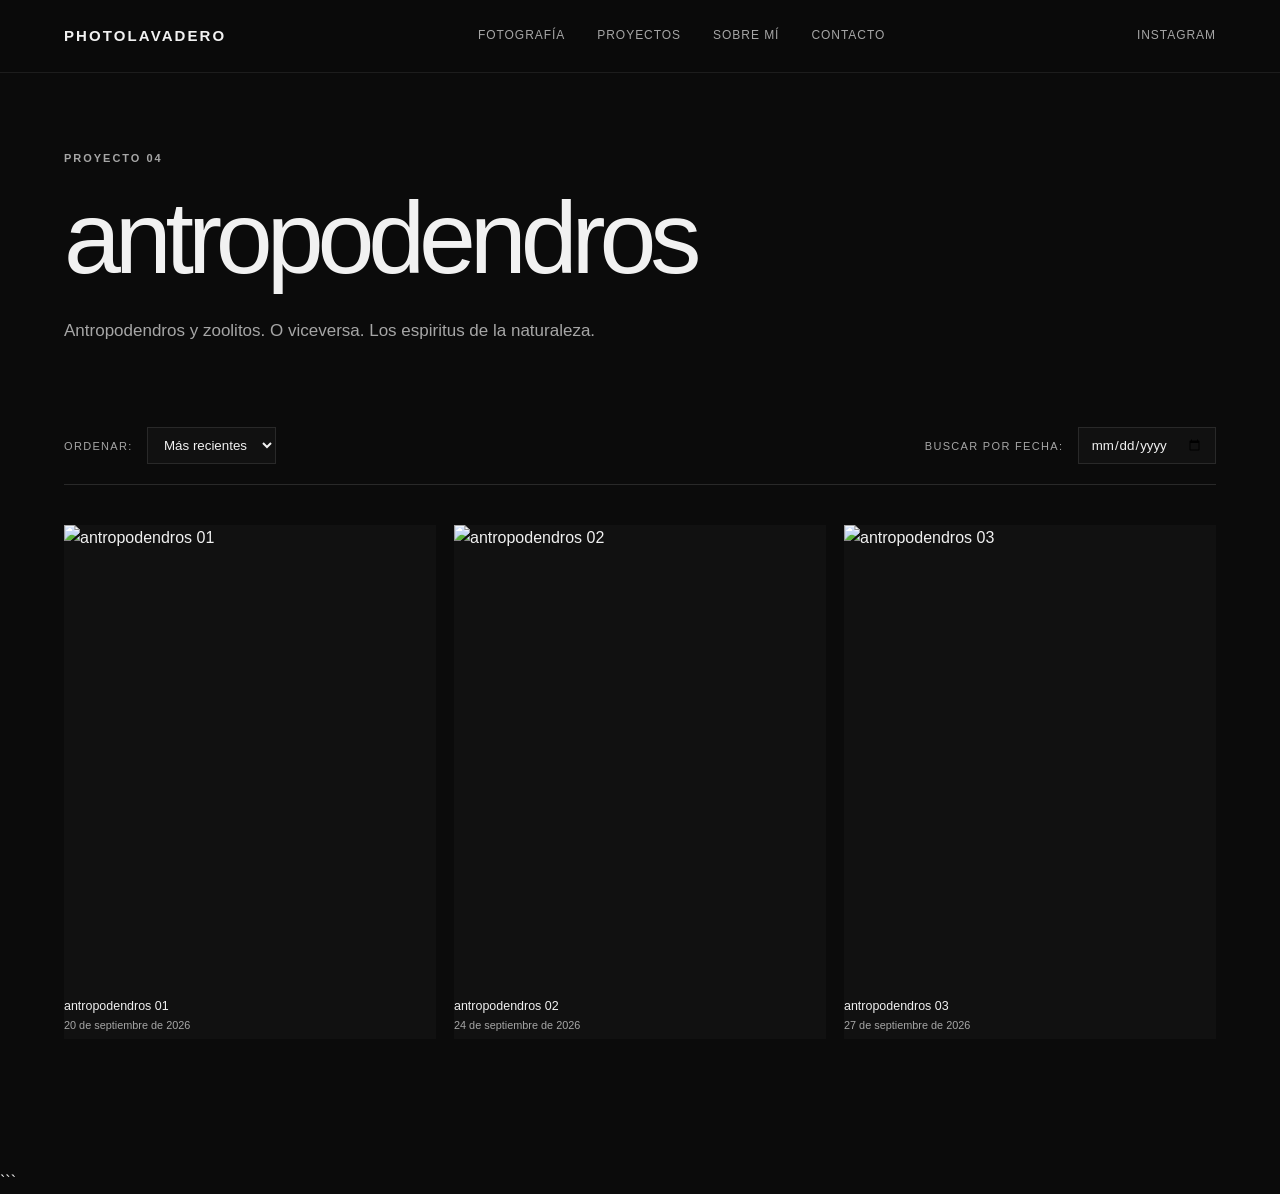
==== proyectos/antropodendros.html @ 42f43382 "Add files via upload" ====
<!DOCTYPE html>
<html lang="es">

<head>

  <meta charset="UTF-8">

  <meta
    name="viewport"
    content="width=device-width, initial-scale=1.0"
  >

  <title>antropodendros — PHOTOLAVADERO</title>

  <meta
    name="description"
    content="Proyecto antropodendros — Portfolio fotográfico de PHOTOLAVADERO."
  >

  <link
    rel="stylesheet"
    href="../style.css"
  >

</head>


<body>


  <!-- =====================================================
       CABECERA
  ====================================================== -->

  <header class="site-header">

    <a
      class="logo"
      href="../index.html"
    >
      PHOTOLAVADERO
    </a>


    <nav class="main-nav">

      <a href="../index.html#fotografia">
        Fotografía
      </a>

      <a href="../index.html#proyectos">
        Proyectos
      </a>

      <a href="../index.html#sobre-mi">
        Sobre mí
      </a>

      <a href="../index.html#contacto">
        Contacto
      </a>

    </nav>


    <div class="social">

      <a
        href="https://www.instagram.com/TU_USUARIO/"
        target="_blank"
        rel="noopener"
        aria-label="Instagram"
      >
        Instagram
      </a>

    </div>

  </header>



  <!-- =====================================================
       CONTENIDO DEL PROYECTO
  ====================================================== -->

  <main>

    <section class="section project-page">


      <!-- CABECERA DEL PROYECTO -->

      <div class="project-header">

        <p class="eyebrow">
          PROYECTO 04
        </p>

        <h1>
          antropodendros
        </h1>

        <p class="project-description">
         Antropodendros y zoolitos. O viceversa. Los espiritus de la naturaleza.
        </p>

      </div>



      <!-- =================================================
           CONTROLES
      ================================================== -->

      <div class="project-controls">


        <!-- ORDEN -->

        <div>

          <label for="orden">
            Ordenar:
          </label>

          <select id="orden">

            <option value="recientes">
              Más recientes
            </option>

            <option value="antiguas">
              Más antiguas
            </option>

          </select>

        </div>


        <!-- BÚSQUEDA POR FECHA -->

        <div>

          <label for="fecha">
            Buscar por fecha:
          </label>

          <input
            type="date"
            id="fecha"
          >

        </div>


      </div>



      <!-- =================================================
           GALERÍA
      ================================================== -->

      <div
        id="project-gallery"
        class="project-gallery"
      >

        <!--
          Las fotografías se generan automáticamente
          a partir de data/antropodendros.json
        -->

      </div>


    </section>

  </main>



  <!-- =====================================================
       VISOR A PANTALLA COMPLETA
  ====================================================== -->

  <div
    id="lightbox"
    class="lightbox"
    aria-hidden="true"
  >


    <!-- CERRAR -->

    <button
      id="lightbox-close"
      class="lightbox-close"
      type="button"
      aria-label="Cerrar fotografía"
    >
      ×
    </button>


    <!-- ANTERIOR -->

    <button
      id="lightbox-prev"
      class="lightbox-prev"
      type="button"
      aria-label="Fotografía anterior"
    >
      ←
    </button>


    <!-- IMAGEN -->

    <img
      id="lightbox-image"
      class="lightbox-image"
      src=""
      alt=""
    >


    <!-- SIGUIENTE -->

    <button
      id="lightbox-next"
      class="lightbox-next"
      type="button"
      aria-label="Fotografía siguiente"
    >
      →
    </button>


    <!-- INFORMACIÓN -->

    <div class="lightbox-caption">

      <div
        id="lightbox-title"
        class="lightbox-title"
      ></div>

      <div
        id="lightbox-date"
        class="lightbox-date"
      ></div>

    <div
      id="lightbox-tags"
      class="lightbox-tags"
    ></div>

    </div>


  </div>



  <!-- =====================================================
       JAVASCRIPT
  ====================================================== -->

  <script>

    /*
     * =====================================================
     * CONFIGURACIÓN
     * =====================================================
     */

    const DATA_URL = "../data/antropodendros.json";

    const IMAGE_FOLDER = "../images/antropodendros/";



    /*
     * =====================================================
     * ELEMENTOS
     * =====================================================
     */

    const gallery =
      document.getElementById("project-gallery");

    const orden =
      document.getElementById("orden");

    const fecha =
      document.getElementById("fecha");

    const lightbox =
      document.getElementById("lightbox");

    const lightboxImage =
      document.getElementById("lightbox-image");

    const lightboxTitle =
      document.getElementById("lightbox-title");

    const lightboxDate =
      document.getElementById("lightbox-date");

    const lightboxTags =
      document.getElementById("lightbox-tags");

    const lightboxClose =
      document.getElementById("lightbox-close");

    const lightboxPrev =
      document.getElementById("lightbox-prev");

    const lightboxNext =
      document.getElementById("lightbox-next");



    /*
     * =====================================================
     * DATOS
     * =====================================================
     */

    let photographs = [];

    let visiblePhotographs = [];

    let currentIndex = 0;



    /*
     * =====================================================
     * CARGAR JSON
     * =====================================================
     */

    async function loadPhotographs() {

      try {

        const response =
          await fetch(DATA_URL);

        if (!response.ok) {

          throw new Error(
            "No se pudo cargar antropodendros.json"
          );

        }

        photographs =
          await response.json();

        visiblePhotographs =
          [...photographs];

        renderGallery();

      }

      catch (error) {

        console.error(error);

        gallery.innerHTML = `
          <p>
            No se han podido cargar las fotografías.
          </p>
        `;

      }

    }



    /*
     * =====================================================
     * ORDENAR Y FILTRAR
     * =====================================================
     */

    function updateGallery() {

      let result =
        [...photographs];


      /*
       * FILTRO POR FECHA
       */

      if (fecha.value) {

        result =
          result.filter(
            photo =>
              photo.fecha_publicacion === fecha.value
          );

      }


      /*
       * ORDEN
       */

      if (orden.value === "recientes") {

        result.sort(
          (a, b) =>
            new Date(b.fecha_publicacion) -
            new Date(a.fecha_publicacion)
        );

      }


      if (orden.value === "antiguas") {

        result.sort(
          (a, b) =>
            new Date(a.fecha_publicacion) -
            new Date(b.fecha_publicacion)
        );

      }


      visiblePhotographs =
        result;

      renderGallery();

    }



    /*
     * =====================================================
     * CREAR GALERÍA
     * =====================================================
     */

    function renderGallery() {

      gallery.innerHTML = "";


      if (visiblePhotographs.length === 0) {

        gallery.innerHTML = `
          <p>
            No hay fotografías para la fecha seleccionada.
          </p>
        `;

        return;

      }


      visiblePhotographs.forEach(
        (photo, index) => {


          const figure =
            document.createElement("figure");


          figure.innerHTML = `

            <img
              src="${IMAGE_FOLDER}${photo.archivo}"
              alt="${photo.titulo}"
              loading="lazy"
            >

            <div class="photo-info">

              <div class="photo-title">
                ${photo.titulo}
              </div>

              <div class="photo-date">
                ${formatDate(photo.fecha_publicacion)}
              </div>

	  <div class="photo-tags">
	      ${(photo.hashtags || [])
	        .map(tag => `#${tag}`)
	        .join(" ")}
	    </div>

            </div>

          `;


          figure.addEventListener(
            "click",
            () => openLightbox(index)
          );


          gallery.appendChild(figure);

        }
      );

    }



    /*
     * =====================================================
     * FORMATEAR FECHA
     * =====================================================
     */

    function formatDate(dateString) {

      const date =
        new Date(
          dateString + "T00:00:00"
        );


      return date.toLocaleDateString(
        "es-ES",
        {
          day: "numeric",
          month: "long",
          year: "numeric"
        }
      );

    }



    /*
     * =====================================================
     * ABRIR VISOR
     * =====================================================
     */

    function openLightbox(index) {

      if (
        !visiblePhotographs.length
      ) {
        return;
      }


      currentIndex =
        index;


      updateLightbox();


      lightbox.classList.add(
        "is-open"
      );


      lightbox.setAttribute(
        "aria-hidden",
        "false"
      );


      document.body.style.overflow =
        "hidden";

    }



    /*
     * =====================================================
     * ACTUALIZAR VISOR
     * =====================================================
     */

    function updateLightbox() {

      const photo =
        visiblePhotographs[
          currentIndex
        ];


      if (!photo) {
        return;
      }


      lightboxImage.src =
        IMAGE_FOLDER +
        photo.archivo;


      lightboxImage.alt =
        photo.titulo;


      lightboxTitle.textContent =
        photo.titulo;


      lightboxDate.textContent =
        formatDate(
          photo.fecha_publicacion
        );


     lightboxTags.textContent =
       (photo.hashtags || [])
         .map(tag => `#${tag}`)
         .join(" ");

    }



    /*
     * =====================================================
     * CERRAR VISOR
     * =====================================================
     */

    function closeLightbox() {

      lightbox.classList.remove(
        "is-open"
      );


      lightbox.setAttribute(
        "aria-hidden",
        "true"
      );


      document.body.style.overflow =
        "";

    }



    /*
     * =====================================================
     * FOTO ANTERIOR
     * =====================================================
     */

    function previousPhoto() {

      if (
        !visiblePhotographs.length
      ) {
        return;
      }


      currentIndex--;

      if (
        currentIndex < 0
      ) {

        currentIndex =
          visiblePhotographs.length - 1;

      }


      updateLightbox();

    }



    /*
     * =====================================================
     * FOTO SIGUIENTE
     * =====================================================
     */

    function nextPhoto() {

      if (
        !visiblePhotographs.length
      ) {
        return;
      }


      currentIndex++;

      if (
        currentIndex >=
        visiblePhotographs.length
      ) {

        currentIndex = 0;

      }


      updateLightbox();

    }



    /*
     * =====================================================
     * EVENTOS
     * =====================================================
     */

    orden.addEventListener(
      "change",
      updateGallery
    );


    fecha.addEventListener(
      "change",
      updateGallery
    );


    lightboxClose.addEventListener(
      "click",
      closeLightbox
    );


    lightboxPrev.addEventListener(
      "click",
      previousPhoto
    );


    lightboxNext.addEventListener(
      "click",
      nextPhoto
    );



    /*
     * CERRAR AL PULSAR FUERA DE LA IMAGEN
     */

    lightbox.addEventListener(
      "click",
      function(event) {

        if (
          event.target === lightbox
        ) {

          closeLightbox();

        }

      }
    );



    /*
     * =====================================================
     * TECLADO
     * =====================================================
     */

    document.addEventListener(
      "keydown",
      function(event) {

        if (
          !lightbox.classList.contains(
            "is-open"
          )
        ) {

          return;

        }


        if (
          event.key === "Escape"
        ) {

          closeLightbox();

        }


        if (
          event.key === "ArrowLeft"
        ) {

          previousPhoto();

        }


        if (
          event.key === "ArrowRight"
        ) {

          nextPhoto();

        }

      }
    );



    /*
     * =====================================================
     * PROTECCIÓN BÁSICA DE IMÁGENES
     * =====================================================
     */

    document.addEventListener(
      "contextmenu",
      function(event) {

        event.preventDefault();

      }
    );


    document.addEventListener(
      "dragstart",
      function(event) {

        if (
          event.target.tagName === "IMG"
        ) {

          event.preventDefault();

        }

      }
    );



    /*
     * =====================================================
     * INICIAR
     * =====================================================
     */

    loadPhotographs();

  </script>


</body>

</html>
```
---- style.css ----
/* =========================================================
   VARIABLES
========================================================= */

:root {
  --bg: #0b0b0b;
  --bg-soft: #111111;
  --text: #f1f1f1;
  --text-soft: #a6a6a6;
  --line: #292929;
  --accent: #ffffff;

  --max: 1400px;
  --side: 5vw;

  --font-main: Arial, Helvetica, sans-serif;
}


/* =========================================================
   RESET
========================================================= */

* {
  box-sizing: border-box;
  margin: 0;
  padding: 0;
}

html {
  scroll-behavior: smooth;
}

body {
  background: var(--bg);
  color: var(--text);
  font-family: var(--font-main);
  font-size: 16px;
  line-height: 1.6;
}

img {
  display: block;
  max-width: 100%;
}

a {
  color: inherit;
  text-decoration: none;
}


/* =========================================================
   CABECERA
========================================================= */

.site-header {
  position: fixed;
  top: 0;
  left: 0;
  z-index: 1000;

  width: 100%;

  display: flex;
  align-items: center;
  justify-content: space-between;

  padding: 24px var(--side);

  background: rgba(11, 11, 11, 0.92);
  border-bottom: 1px solid rgba(255, 255, 255, 0.08);

  backdrop-filter: blur(12px);
}

.logo {
  font-size: 15px;
  font-weight: 700;
  letter-spacing: 0.14em;
  text-transform: uppercase;
}

.main-nav {
  display: flex;
  gap: 32px;
}

.main-nav a,
.social a {
  color: var(--text-soft);
  font-size: 12px;
  letter-spacing: 0.08em;
  text-transform: uppercase;

  transition:
    color 0.25s ease;
}

.main-nav a:hover,
.social a:hover {
  color: var(--text);
}

.social {
  display: flex;
  gap: 20px;
}


/* =========================================================
   ESTRUCTURA GENERAL
========================================================= */

main {
  overflow: hidden;
}

.section {
  width: min(var(--max), calc(100% - (var(--side) * 2)));
  margin: 0 auto;
  padding: 130px 0;
}

.section-heading {
  margin-bottom: 55px;
}

.eyebrow {
  margin-bottom: 16px;

  color: var(--text-soft);

  font-size: 11px;
  font-weight: 600;
  letter-spacing: 0.18em;
  text-transform: uppercase;
}

h1,
h2,
h3 {
  font-weight: 500;
  line-height: 1.05;
}

h2 {
  font-size: clamp(42px, 6vw, 82px);
  letter-spacing: -0.04em;
}


/* =========================================================
   HERO
========================================================= */

.hero {
  min-height: 100vh;

  display: grid;
  grid-template-columns: 1fr 1fr;
  align-items: center;

  padding: 150px var(--side) 80px;
  gap: 70px;
}

.hero-content {
  max-width: 650px;
}

.hero h1 {
  margin-bottom: 35px;

  font-size: clamp(60px, 8vw, 125px);
  letter-spacing: -0.065em;
}

.hero-text {
  max-width: 520px;

  color: var(--text-soft);
  font-size: 17px;
  line-height: 1.8;
}

.hero-image {
  height: 75vh;
  min-height: 500px;
}

.hero-image img {
  width: 100%;
  height: 100%;

  object-fit: cover;
}


/* =========================================================
   GALERÍA PRINCIPAL
========================================================= */

/* El siguiente se modifica para implementar nuevo grid */

.photo-grid {
  display: grid;

  grid-template-columns: repeat(5, 1fr);

  gap: 1rem;
}


.photo-grid figure {
  margin: 0;
  min-width: 0;
}


.photo-grid img {
  display: block;

  width: 100%;
  aspect-ratio: 4 / 3;

  object-fit: cover;

  cursor: pointer;
}

/* =========================================================
   PROYECTOS
========================================================= */

.project-grid {
  max-width: var(--max);
  margin: 0 auto;

  display: grid;
  grid-template-columns: repeat(2, 1fr);
  gap: 30px;
}

.project-link {
  display: block;
}

.project-grid article {
  background: var(--bg-soft);
  overflow: hidden;

  transition:
    transform 0.35s ease,
    background 0.35s ease;
}

.project-grid article:hover {
  transform: translateY(-6px);
  background: #151515;
}

.project-grid article img {
  width: 100%;
  aspect-ratio: 16 / 10;

  object-fit: cover;

  transition:
    transform 0.6s ease,
    opacity 0.6s ease;
}

.project-grid article:hover img {
  transform: scale(1.035);
  opacity: 0.82;
}

.project-grid article > div {
  padding: 25px 28px 30px;
}

.project-grid article span {
  display: block;

  margin-bottom: 12px;

  color: var(--text-soft);

  font-size: 11px;
  letter-spacing: 0.15em;
}

.project-grid article h3 {
  margin-bottom: 12px;

  font-size: 30px;
  letter-spacing: -0.025em;
}

.project-grid article p {
  max-width: 480px;

  color: var(--text-soft);

  font-size: 14px;
  line-height: 1.7;
}


/* =========================================================
   SOBRE MÍ
========================================================= */

.about {
  display: grid;
  grid-template-columns: 1fr 1fr;
  gap: 80px;
  align-items: start;
}

.about > div:last-child {
  padding-top: 70px;
}

.about p {
  max-width: 600px;

  color: var(--text-soft);

  font-size: 18px;
  line-height: 1.9;
}

.about p + p {
  margin-top: 25px;
}

.about-portrait {
  width: 100%;
  max-width: 500px;

  margin-top: 35px;

  aspect-ratio: 3 / 4;
  object-fit: cover;
}


/* =========================================================
   CONTACTO
========================================================= */

.contact {
  border-top: 1px solid var(--line);
}

.contact-content {
  display: flex;
  justify-content: space-between;
  align-items: flex-end;

  gap: 40px;
}

.contact-content p {
  color: var(--text-soft);
}

.contact-content a {
  font-size: clamp(24px, 4vw, 50px);
  letter-spacing: -0.035em;

  border-bottom: 1px solid var(--text);

  transition:
    opacity 0.25s ease;
}

.contact-content a:hover {
  opacity: 0.55;
}


/* =========================================================
   PIE
========================================================= */

.site-footer {
  width: min(var(--max), calc(100% - (var(--side) * 2)));
  margin: 0 auto;

  padding: 35px 0 45px;

  display: flex;
  justify-content: space-between;
  align-items: center;

  border-top: 1px solid var(--line);

  color: var(--text-soft);

  font-size: 11px;
  letter-spacing: 0.08em;
  text-transform: uppercase;
}

.site-footer div {
  display: flex;
  gap: 25px;
}

.site-footer a:hover {
  color: var(--text);
}


/* =========================================================
   PÁGINAS DE PROYECTO
   Preparación para retrato.html, paisaje.html, etc.
========================================================= */

.project-page {
  padding-top: 150px;
}

.project-header {
  max-width: 850px;
  margin-bottom: 80px;
}

.project-header h1 {
  margin-bottom: 25px;

  font-size: clamp(55px, 8vw, 110px);
  letter-spacing: -0.06em;
}

.project-description {
  max-width: 650px;

  color: var(--text-soft);
  font-size: 17px;
  line-height: 1.8;
}


/* =========================================================
   CONTROLES DE PROYECTO
   Preparados para el sistema JSON
========================================================= */

.project-controls {
  display: flex;
  justify-content: space-between;
  align-items: center;

  gap: 25px;

  margin-bottom: 40px;

  padding-bottom: 20px;

  border-bottom: 1px solid var(--line);
}

.project-controls label {
  color: var(--text-soft);

  font-size: 11px;
  letter-spacing: 0.12em;
  text-transform: uppercase;
}

.project-controls select,
.project-controls input {
  margin-left: 10px;

  padding: 9px 12px;

  background: var(--bg-soft);
  color: var(--text);

  border: 1px solid var(--line);

  font-family: inherit;
}


/* =========================================================
   GALERÍA DE PROYECTO
========================================================= */

.project-gallery {
  display: grid;
  grid-template-columns: repeat(3, 1fr);
  gap: 18px;
}

.project-gallery figure {
  position: relative;

  overflow: hidden;

  background: var(--bg-soft);

  cursor: pointer;
}

.project-gallery img {
  width: 100%;
  aspect-ratio: 4 / 5;

  object-fit: cover;

  transition:
    transform 0.6s ease,
    opacity 0.4s ease;
}

.project-gallery figure:hover img {
  transform: scale(1.035);
  opacity: 0.82;
}

/* El siguiente parrafo modifica el tamaño de info bajo el grid */

.photo-info {
  padding-top: 0.5rem;
}

.photo-title {
  display: block;
  font-size: 0.78rem;
  line-height: 1.3;
}

.photo-date {
  display: block;
  margin-top: 0.2rem;
  font-size: 0.68rem;
  color: var(--text-soft);
}

.photo-project {
  display: block;
  margin-top: 0.2rem;
  font-size: 0.68rem;
  color: var(--text-soft);
}

.photo-tags {
  margin-top: 0.25rem;
  font-size: 0.68rem;
  line-height: 1.4;
  color: var(--text-soft);
}

/* El siguiente parrafo implementa el buscador desplegable */

.portfolio-search {
  display: grid;
  grid-template-columns: 2fr 1fr 1fr;
  gap: 1rem;
  margin-bottom: 2rem;
  max-width: 1000px;
}


.search-field {
  display: flex;
  flex-direction: column;
  gap: 0.5rem;
}


.search-field label {
  font-size: 0.75rem;
  text-transform: uppercase;
  letter-spacing: 0.08em;
  color: var(--text-soft);
}


.search-field input,
.search-field select {
  width: 100%;
  box-sizing: border-box;
  padding: 0.9rem 1rem;

  border: 1px solid var(--line);

  background: var(--bg-soft);
  color: var(--text);

  font-family: inherit;
  font-size: 0.9rem;
}


.search-field input:focus,
.search-field select:focus {
  outline: none;
  border-color: var(--text);
}


.search-results {
  margin-bottom: 1.5rem;

  color: var(--text-soft);

  font-size: 0.8rem;
}



/* =========================================================
   RESPONSIVE — TABLET
========================================================= */

@media (max-width: 1000px) {

  .main-nav {
    gap: 18px;
  }

  .hero {
    grid-template-columns: 1fr;
    gap: 50px;
  }

  .hero-image {
    height: 65vh;
  }

  .photo-grid {
    grid-template-columns: repeat(3, 1fr);
  }

  .project-grid {
    grid-template-columns: 1fr;
  }

  .about {
    grid-template-columns: 1fr;
    gap: 50px;
  }

  .about > div:last-child {
    padding-top: 0;
  }

  .project-gallery {
    grid-template-columns: repeat(2, 1fr);
  }
  
}

/* =========================================================
   RESPONSIVE — MÓVIL
========================================================= */

@media (max-width: 700px) {

  :root {
    --side: 6vw;
  }

  .site-header {
    padding: 20px var(--side);
  }

  .main-nav {
    display: none;
  }

  .social {
    gap: 12px;
  }

  .section {
    padding: 90px 0;
  }

  .hero {
    min-height: auto;

    padding-top: 130px;
    padding-bottom: 60px;
  }

  .hero h1 {
    font-size: clamp(52px, 15vw, 85px);
  }

  .hero-image {
    min-height: 400px;
    height: 60vh;
  }

  .photo-grid {
    grid-template-columns: repeat(2, 1fr);
    gap: 0.7rem;
  }

  .portfolio-search {
    grid-template-columns: 1fr;
  }
  
  .project-grid {
    grid-template-columns: 1fr;
    gap: 20px;
  }

  .project-grid article h3 {
    font-size: 27px;
  }

  .project-gallery {
    grid-template-columns: 1fr;
  }

  .project-controls {
    flex-direction: column;
    align-items: flex-start;
  }

  .contact-content {
    flex-direction: column;
    align-items: flex-start;
  }

  .site-footer {
    flex-direction: column;
    align-items: flex-start;

    gap: 25px;
  }

  #lightbox-image {
    max-width: 94vw;
    max-height: 82vh;
  }

  .lightbox-prev,
  .lightbox-next {
     font-size: 2.5rem;
  }

  .lightbox-prev {
    left: 0;
  }

  .lightbox-next {
    right: 0;
  }

  .lightbox-close {
   top: 0.7rem;
   right: 0.8rem;
  }

}



/* =========================================================
   ACCESIBILIDAD
========================================================= */

button:focus-visible,
a:focus-visible,
select:focus-visible,
input:focus-visible {
  outline: 2px solid white;
  outline-offset: 4px;
}


/* =========================================================
   REDUCCIÓN DE MOVIMIENTO
========================================================= */

@media (prefers-reduced-motion: reduce) {

  html {
    scroll-behavior: auto;
  }

  *,
  *::before,
  *::after {
    transition: none !important;
    animation: none !important;
  }

}

/* =========================================================
   LIGHTBOX — INDEX / FOTOGRAFÍAS
========================================================= */

.photo-lightbox {
  position: fixed;
  inset: 0;

  z-index: 9999;

  display: none;

  width: 100vw;
  height: 100vh;

  background: #000;

  overflow: hidden;
}

.photo-lightbox.is-open {
  display: flex;
}


/* =========================================================
   CONTENIDO
========================================================= */

.photo-lightbox .lightbox-content {
  position: absolute;
  inset: 0;

  display: flex;
  align-items: center;
  justify-content: center;

  width: 100%;
  height: 100%;

  padding: 1.5rem;
}


/* =========================================================
   FOTOGRAFÍA — MÁXIMO TAMAÑO
========================================================= */

.photo-lightbox #lightbox-image {
  display: block;

  width: auto;
  height: auto;

  max-width: 98vw;
  max-height: 96vh;

  object-fit: contain;

  cursor: default;
}


/* =========================================================
   INFORMACIÓN — OCULTA INICIALMENTE
========================================================= */

.photo-lightbox .lightbox-info {
  position: absolute;

  left: 0;
  right: 0;
  bottom: 0;

  z-index: 10000;

  display: flex;
  flex-direction: column;
  align-items: center;

  padding: 4rem 2rem 2rem;

  text-align: center;

  color: #fff;

  background: linear-gradient(
    to bottom,
    rgba(0,0,0,0),
    rgba(0,0,0,0.88)
  );

  opacity: 0;
  visibility: hidden;

  transform: translateY(20px);

  transition:
    opacity 0.3s ease,
    transform 0.3s ease,
    visibility 0.3s ease;

  pointer-events: none;
}


/* INFORMACIÓN VISIBLE */

.photo-lightbox.info-visible .lightbox-info {
  opacity: 1;
  visibility: visible;

  transform: translateY(0);

  pointer-events: auto;
}


/* =========================================================
   TEXTO
========================================================= */

.photo-lightbox .lightbox-info .lightbox-title {
  margin-bottom: 0.35rem;

  font-size: 1rem;
  line-height: 1.4;

  color: #fff;
}

.photo-lightbox .lightbox-info .lightbox-date,
.photo-lightbox .lightbox-info .lightbox-project,
.photo-lightbox .lightbox-info .lightbox-tags {
  margin-top: 0.15rem;

  color: rgba(255,255,255,0.68);

  font-size: 0.75rem;
  line-height: 1.5;
}


/* =========================================================
   BOTÓN INFORMACIÓN
========================================================= */

.photo-lightbox .lightbox-info-toggle {
  position: absolute;

  right: 1.5rem;
  bottom: 1.5rem;

  z-index: 10002;

  width: 38px;
  height: 38px;

  display: flex;
  align-items: center;
  justify-content: center;

  border: 1px solid rgba(255,255,255,0.45);
  border-radius: 50%;

  background: rgba(0,0,0,0.35);

  color: #fff;

  font-size: 1.1rem;

  cursor: pointer;

  backdrop-filter: blur(6px);

  transition:
    background 0.25s ease,
    opacity 0.25s ease;
}

.photo-lightbox .lightbox-info-toggle:hover {
  background: rgba(255,255,255,0.15);
}


/* =========================================================
   CERRAR
========================================================= */

.photo-lightbox .lightbox-close {
  position: absolute;

  top: 1rem;
  right: 1.5rem;

  z-index: 10002;

  border: 0;
  background: transparent;

  color: #fff;

  font-size: 3rem;
  line-height: 1;

  cursor: pointer;

  transition: opacity 0.25s ease;
}

.photo-lightbox .lightbox-close:hover {
  opacity: 0.6;
}


/* =========================================================
   ANTERIOR / SIGUIENTE
========================================================= */

.photo-lightbox .lightbox-prev,
.photo-lightbox .lightbox-next {
  position: absolute;

  top: 50%;
  transform: translateY(-50%);

  z-index: 10002;

  border: 0;
  background: transparent;

  color: #fff;

  font-size: 4rem;
  line-height: 1;

  cursor: pointer;

  padding: 1rem;

  opacity: 0.75;

  transition: opacity 0.25s ease;
}

.photo-lightbox .lightbox-prev:hover,
.photo-lightbox .lightbox-next:hover {
  opacity: 1;
}

.photo-lightbox .lightbox-prev {
  left: 0.5rem;
}

.photo-lightbox .lightbox-next {
  right: 0.5rem;
}


/* =========================================================
   ACTIVAR INFORMACIÓN AL PASAR POR LA ZONA INFERIOR
========================================================= */

.photo-lightbox.info-hover .lightbox-info {
  opacity: 1;
  visibility: visible;

  transform: translateY(0);

  pointer-events: auto;
}


/* =========================================================
   MÓVIL
========================================================= */

@media (max-width: 700px) {

  .photo-lightbox .lightbox-content {
    padding: 0.5rem;
  }

  .photo-lightbox #lightbox-image {
    max-width: 99vw;
    max-height: 94vh;
  }

  .photo-lightbox .lightbox-prev,
  .photo-lightbox .lightbox-next {
    font-size: 2.5rem;

    padding: 0.5rem;
  }

  .photo-lightbox .lightbox-prev {
    left: 0;
  }

  .photo-lightbox .lightbox-next {
    right: 0;
  }

  .photo-lightbox .lightbox-close {
    top: 0.5rem;
    right: 0.7rem;

    font-size: 2.5rem;
  }

  .photo-lightbox .lightbox-info {
    padding: 3rem 1rem 1.5rem;
  }

  .photo-lightbox .lightbox-info-toggle {
    right: 0.8rem;
    bottom: 0.8rem;
  }

}


/* =========================================================
   LIGHTBOX — PÁGINAS DE PROYECTO
========================================================= */

.lightbox {
  position: fixed;
  inset: 0;

  z-index: 9999;

  display: none;

  align-items: center;
  justify-content: center;

  width: 100vw;
  height: 100vh;

  padding: 3rem;

  box-sizing: border-box;

  background: rgba(0, 0, 0, 0.96);
}

.lightbox.is-open {
  display: flex;
}


/* IMAGEN */

.lightbox .lightbox-image {
  display: block;

  max-width: 90vw;
  max-height: 82vh;

  width: auto;
  height: auto;

  object-fit: contain;

  margin: 0 auto;
}


/* CERRAR */

.lightbox .lightbox-close {
  position: absolute;

  top: 1rem;
  right: 1.5rem;

  z-index: 10001;

  border: 0;

  background: transparent;

  color: white;

  font-size: 3rem;

  line-height: 1;

  cursor: pointer;
}


/* ANTERIOR / SIGUIENTE */

.lightbox .lightbox-prev,
.lightbox .lightbox-next {
  position: absolute;

  top: 50%;

  transform: translateY(-50%);

  z-index: 10001;

  border: 0;

  background: transparent;

  color: white;

  font-size: 4rem;

  line-height: 1;

  cursor: pointer;

  padding: 1rem;
}

.lightbox .lightbox-prev {
  left: 1rem;
}

.lightbox .lightbox-next {
  right: 1rem;
}


/* INFORMACIÓN */

.lightbox .lightbox-caption {
  position: absolute;

  left: 50%;
  bottom: 1.5rem;

  transform: translateX(-50%);

  width: min(90vw, 800px);

  text-align: center;

  color: white;
}

.lightbox .lightbox-title {
  font-size: 1.1rem;
  margin-bottom: 0.3rem;
}

.lightbox .lightbox-date {
  font-size: 0.9rem;
  opacity: 0.75;
}


/* =========================================================
   MÓVIL — LIGHTBOX INDEX
========================================================= */

@media (max-width: 700px) {

  .photo-lightbox {
    padding: 1rem;
  }

  .photo-lightbox #lightbox-image {
    max-width: 94vw;
    max-height: 78vh;
  }

  .photo-lightbox .lightbox-prev,
  .photo-lightbox .lightbox-next {
    font-size: 2.5rem;
  }

  .photo-lightbox .lightbox-prev {
    left: 0;
  }

  .photo-lightbox .lightbox-next {
    right: 0;
  }

  .photo-lightbox .lightbox-close {
    top: 0.7rem;
    right: 0.8rem;
  }


  /* =========================================
     MÓVIL — LIGHTBOX PROYECTOS
  ========================================= */

  .lightbox {
    padding: 1rem;
  }

  .lightbox .lightbox-image {
    max-width: 94vw;
    max-height: 78vh;
  }

  .lightbox .lightbox-prev,
  .lightbox .lightbox-next {
    font-size: 2.5rem;
  }

  .lightbox .lightbox-prev {
    left: 0;
  }

  .lightbox .lightbox-next {
    right: 0;
  }

  .lightbox .lightbox-close {
    top: 0.7rem;
    right: 0.8rem;
  }

  .lightbox .lightbox-caption {
    bottom: 0.8rem;
  }

}
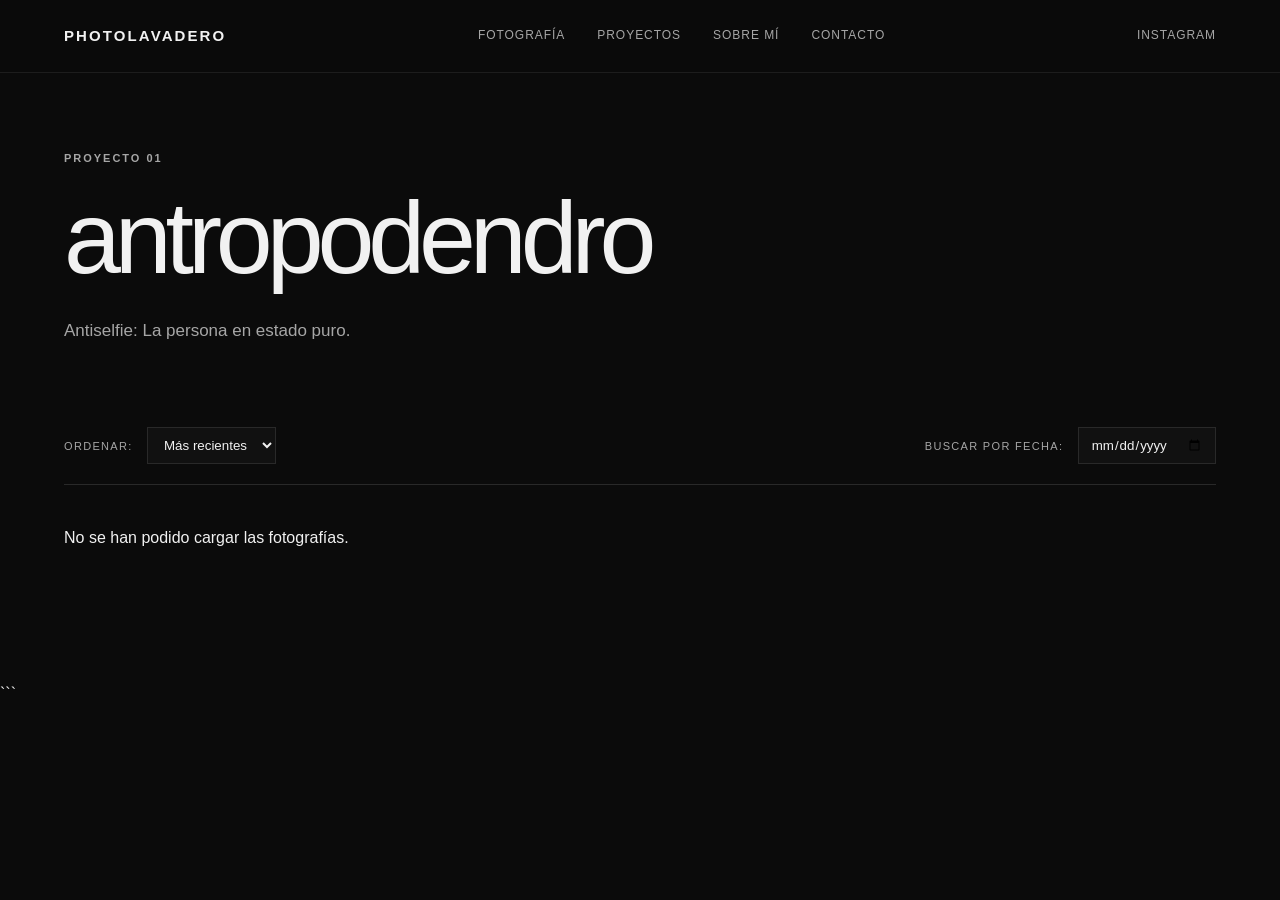
==== commit e6aa3fb7: "Add files via upload" ====
--- a/proyectos/antropodendros.html
+++ b/proyectos/antropodendros.html
@@ -10,11 +10,11 @@
     content="width=device-width, initial-scale=1.0"
   >
 
-  <title>antropodendros — PHOTOLAVADERO</title>
+  <title>antropodendro — PHOTOLAVADERO</title>
 
   <meta
     name="description"
-    content="Proyecto antropodendros — Portfolio fotográfico de PHOTOLAVADERO."
+    content="Proyecto antropodendro — Portfolio fotográfico de PHOTOLAVADERO."
   >
 
   <link
@@ -94,15 +94,15 @@
       <div class="project-header">
 
         <p class="eyebrow">
-          PROYECTO 04
+          PROYECTO 01
         </p>
 
         <h1>
-          antropodendros
+          antropodendro
         </h1>
 
         <p class="project-description">
-         Antropodendros y zoolitos. O viceversa. Los espiritus de la naturaleza.
+          Antiselfie: La persona en estado puro.
         </p>
 
       </div>
@@ -170,7 +170,7 @@
 
         <!--
           Las fotografías se generan automáticamente
-          a partir de data/antropodendros.json
+          a partir de data/antropodendro.json
         -->
 
       </div>
@@ -253,15 +253,29 @@
         class="lightbox-date"
       ></div>
 
-    <div
-      id="lightbox-tags"
-      class="lightbox-tags"
-    ></div>
+      <div
+        id="lightbox-tags"
+        class="lightbox-tags"
+      ></div>
 
     </div>
 
-
-  </div>
+   <!-- BOTON INFO -->
+
+	  <button
+	    id="lightbox-info-toggle"
+	    class="lightbox-info-toggle"
+	    type="button"
+	    aria-label="Mostrar información"
+	    aria-expanded="false"
+	  >
+	    ⓘ
+	  </button>
+	
+	
+	
+	
+	  </div>
 
 
 
@@ -277,9 +291,9 @@
      * =====================================================
      */
 
-    const DATA_URL = "../data/antropodendros.json";
-
-    const IMAGE_FOLDER = "../images/antropodendros/";
+    const DATA_URL = "../data/antropodendro.json";
+
+    const IMAGE_FOLDER = "../images/antropodendro/";
 
 
 
@@ -301,6 +315,9 @@
     const lightbox =
       document.getElementById("lightbox");
 
+const lightboxInfoToggle =
+  document.getElementById("lightbox-info-toggle");
+
     const lightboxImage =
       document.getElementById("lightbox-image");
 
@@ -354,7 +371,7 @@
         if (!response.ok) {
 
           throw new Error(
-            "No se pudo cargar antropodendros.json"
+            "No se pudo cargar antropodendro.json"
           );
 
         }
@@ -549,6 +566,68 @@
     }
 
 
+/* =========================================================
+   INFORMACIÓN DEL LIGHTBOX
+========================================================= */
+
+function mostrarInformacionLightbox() {
+
+  lightbox.classList.add("info-visible");
+
+  if (lightboxInfoToggle) {
+
+    lightboxInfoToggle.setAttribute(
+      "aria-expanded",
+      "true"
+    );
+
+    lightboxInfoToggle.setAttribute(
+      "aria-label",
+      "Ocultar información"
+    );
+
+  }
+
+}
+
+
+function ocultarInformacionLightbox() {
+
+  lightbox.classList.remove("info-visible");
+  lightbox.classList.remove("info-hover");
+
+  if (lightboxInfoToggle) {
+
+    lightboxInfoToggle.setAttribute(
+      "aria-expanded",
+      "false"
+    );
+
+    lightboxInfoToggle.setAttribute(
+      "aria-label",
+      "Mostrar información"
+    );
+
+  }
+
+}
+
+
+function alternarInformacionLightbox() {
+
+  if (
+    lightbox.classList.contains("info-visible")
+  ) {
+
+    ocultarInformacionLightbox();
+
+  } else {
+
+    mostrarInformacionLightbox();
+
+  }
+
+}
 
     /*
      * =====================================================
@@ -557,6 +636,8 @@
      */
 
     function openLightbox(index) {
+
+	ocultarInformacionLightbox();
 
       if (
         !visiblePhotographs.length
@@ -589,6 +670,48 @@
     }
 
 
+/* =========================================================
+   MOSTRAR INFORMACIÓN AL ACERCAR EL RATÓN ABAJO
+========================================================= */
+
+lightbox.addEventListener("mousemove", function (event) {
+
+  const altura = window.innerHeight;
+
+  const zonaInferior =
+    altura - 180;
+
+  if (event.clientY >= zonaInferior) {
+
+    lightbox.classList.add("info-hover");
+
+  } else {
+
+    lightbox.classList.remove("info-hover");
+
+  }
+
+});
+
+
+/* =========================================================
+   BOTÓN INFORMACIÓN
+========================================================= */
+
+if (lightboxInfoToggle) {
+
+  lightboxInfoToggle.addEventListener(
+    "click",
+    function (event) {
+
+      event.stopPropagation();
+
+      alternarInformacionLightbox();
+
+    }
+  );
+
+}
 
     /*
      * =====================================================
@@ -630,8 +753,9 @@
 
      lightboxTags.textContent =
        (photo.hashtags || [])
-         .map(tag => `#${tag}`)
-         .join(" ");
+          .map(tag => `#${tag}`)
+          .join(" ");
+
 
     }
 
--- a/style.css
+++ b/style.css
@@ -1255,6 +1255,171 @@
 
 
 /* =========================================================
+   LIGHTBOX DE PROYECTOS — FULL SCREEN
+========================================================= */
+
+.lightbox {
+  position: fixed;
+  inset: 0;
+  z-index: 9999;
+
+  display: none;
+
+  width: 100vw;
+  height: 100vh;
+
+  background: #000;
+
+  overflow: hidden;
+}
+
+.lightbox.is-open {
+  display: flex;
+  align-items: center;
+  justify-content: center;
+}
+
+
+/* ---------------------------------------------------------
+   FOTOGRAFÍA
+--------------------------------------------------------- */
+
+.lightbox .lightbox-image {
+  display: block;
+
+  width: auto;
+  height: auto;
+
+  max-width: 98vw;
+  max-height: 96vh;
+
+  object-fit: contain;
+
+  cursor: default;
+}
+
+
+/* ---------------------------------------------------------
+   INFORMACIÓN
+--------------------------------------------------------- */
+
+.lightbox .lightbox-caption {
+  position: absolute;
+
+  left: 0;
+  right: 0;
+  bottom: 0;
+
+  z-index: 10000;
+
+  display: flex;
+  flex-direction: column;
+  align-items: center;
+
+  padding: 4rem 2rem 2rem;
+
+  text-align: center;
+
+  color: #fff;
+
+  background: linear-gradient(
+    to bottom,
+    rgba(0, 0, 0, 0),
+    rgba(0, 0, 0, 0.88)
+  );
+
+  opacity: 0;
+  visibility: hidden;
+
+  transform: translateY(20px);
+
+  transition:
+    opacity .3s ease,
+    transform .3s ease,
+    visibility .3s ease;
+
+  pointer-events: none;
+}
+
+
+/* Información visible */
+
+.lightbox.info-visible .lightbox-caption,
+.lightbox.info-hover .lightbox-caption {
+  opacity: 1;
+  visibility: visible;
+
+  transform: translateY(0);
+
+  pointer-events: auto;
+}
+
+
+/* ---------------------------------------------------------
+   TEXTO
+--------------------------------------------------------- */
+
+.lightbox .lightbox-title {
+  margin-bottom: .35rem;
+
+  font-size: 1rem;
+  line-height: 1.4;
+
+  color: #fff;
+}
+
+.lightbox .lightbox-date {
+  margin-top: .15rem;
+
+  font-size: .75rem;
+  line-height: 1.5;
+
+  color: rgba(255, 255, 255, .68);
+}
+
+
+/* ---------------------------------------------------------
+   BOTÓN INFORMACIÓN
+--------------------------------------------------------- */
+
+.lightbox .lightbox-info-toggle {
+  position: absolute;
+
+  right: 1.5rem;
+  bottom: 1.5rem;
+
+  z-index: 10002;
+
+  width: 38px;
+  height: 38px;
+
+  display: flex;
+  align-items: center;
+  justify-content: center;
+
+  border: 1px solid rgba(255, 255, 255, .45);
+  border-radius: 50%;
+
+  background: rgba(0, 0, 0, .35);
+
+  color: #fff;
+
+  font-size: 1.1rem;
+
+  cursor: pointer;
+
+  backdrop-filter: blur(6px);
+
+  transition:
+    background .25s ease,
+    opacity .25s ease;
+}
+
+.lightbox .lightbox-info-toggle:hover {
+  background: rgba(255, 255, 255, .15);
+}
+
+/* =========================================================
    MÓVIL — LIGHTBOX INDEX
 ========================================================= */
 
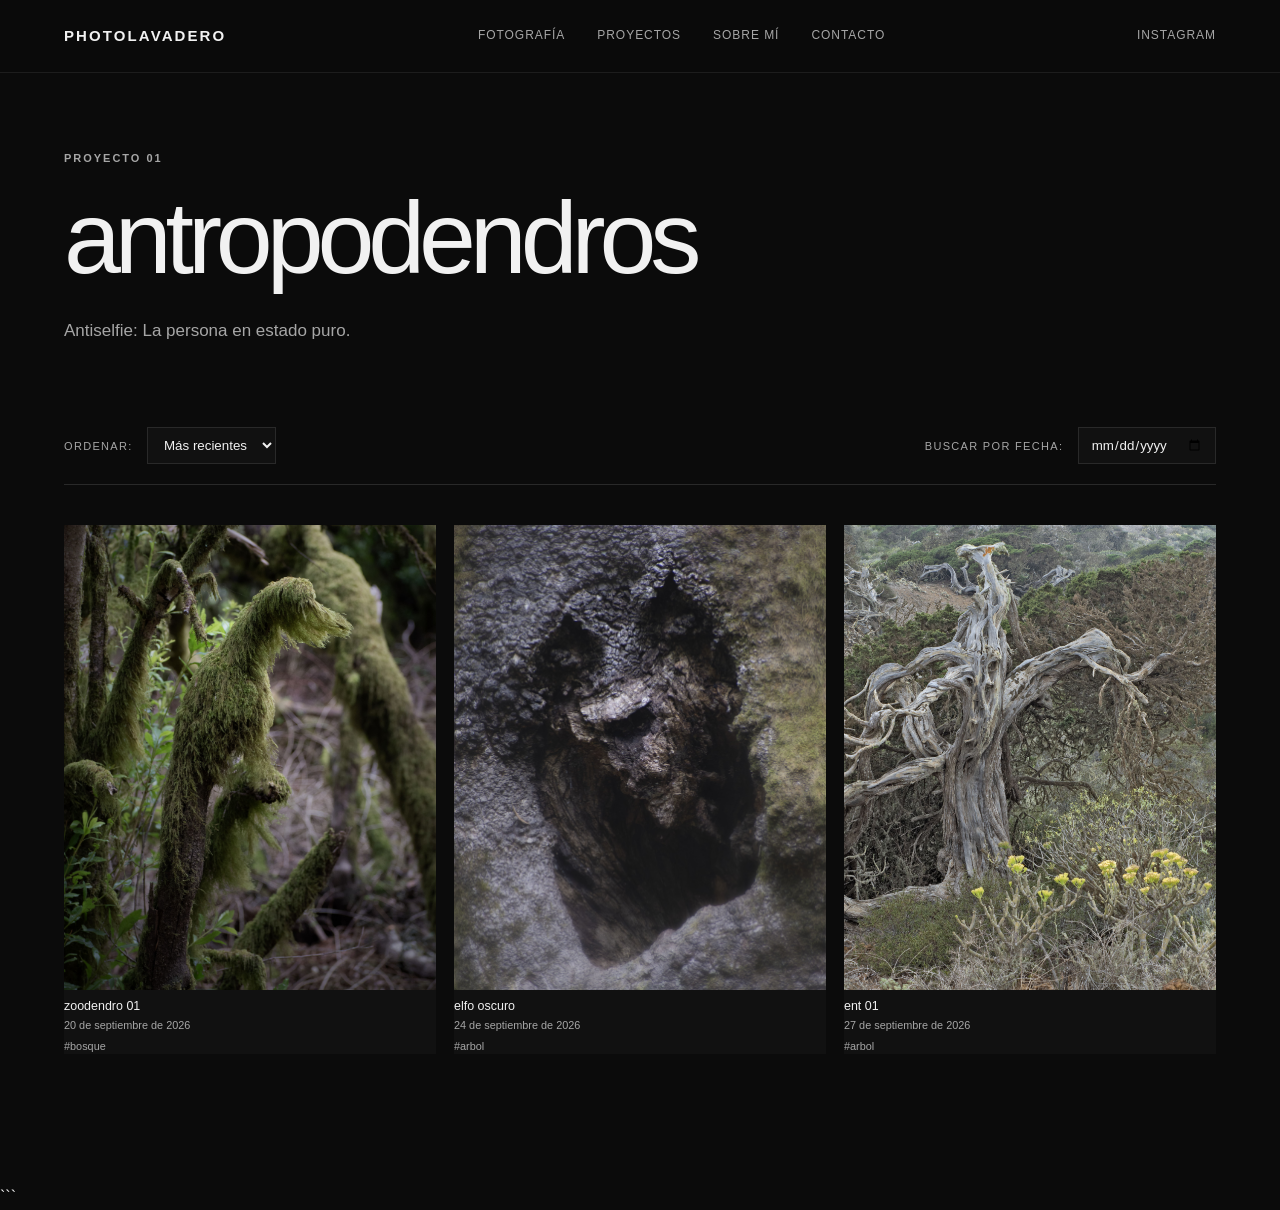
==== commit 5d51987f: "Rename project to 'antropodendros' Updated project name from 'antropodendro' to 'antropodendros' in " ====
--- a/proyectos/antropodendros.html
+++ b/proyectos/antropodendros.html
@@ -10,11 +10,11 @@
     content="width=device-width, initial-scale=1.0"
   >
 
-  <title>antropodendro — PHOTOLAVADERO</title>
+  <title>antropodendros — PHOTOLAVADERO</title>
 
   <meta
     name="description"
-    content="Proyecto antropodendro — Portfolio fotográfico de PHOTOLAVADERO."
+    content="Proyecto antropodendros — Portfolio fotográfico de PHOTOLAVADERO."
   >
 
   <link
@@ -98,7 +98,7 @@
         </p>
 
         <h1>
-          antropodendro
+          antropodendros
         </h1>
 
         <p class="project-description">
@@ -170,7 +170,7 @@
 
         <!--
           Las fotografías se generan automáticamente
-          a partir de data/antropodendro.json
+          a partir de data/antropodendros.json
         -->
 
       </div>
@@ -291,9 +291,9 @@
      * =====================================================
      */
 
-    const DATA_URL = "../data/antropodendro.json";
-
-    const IMAGE_FOLDER = "../images/antropodendro/";
+    const DATA_URL = "../data/antropodendros.json";
+
+    const IMAGE_FOLDER = "../images/antropodendros/";
 
 
 
@@ -371,7 +371,7 @@
         if (!response.ok) {
 
           throw new Error(
-            "No se pudo cargar antropodendro.json"
+            "No se pudo cargar antropodendros.json"
           );
 
         }
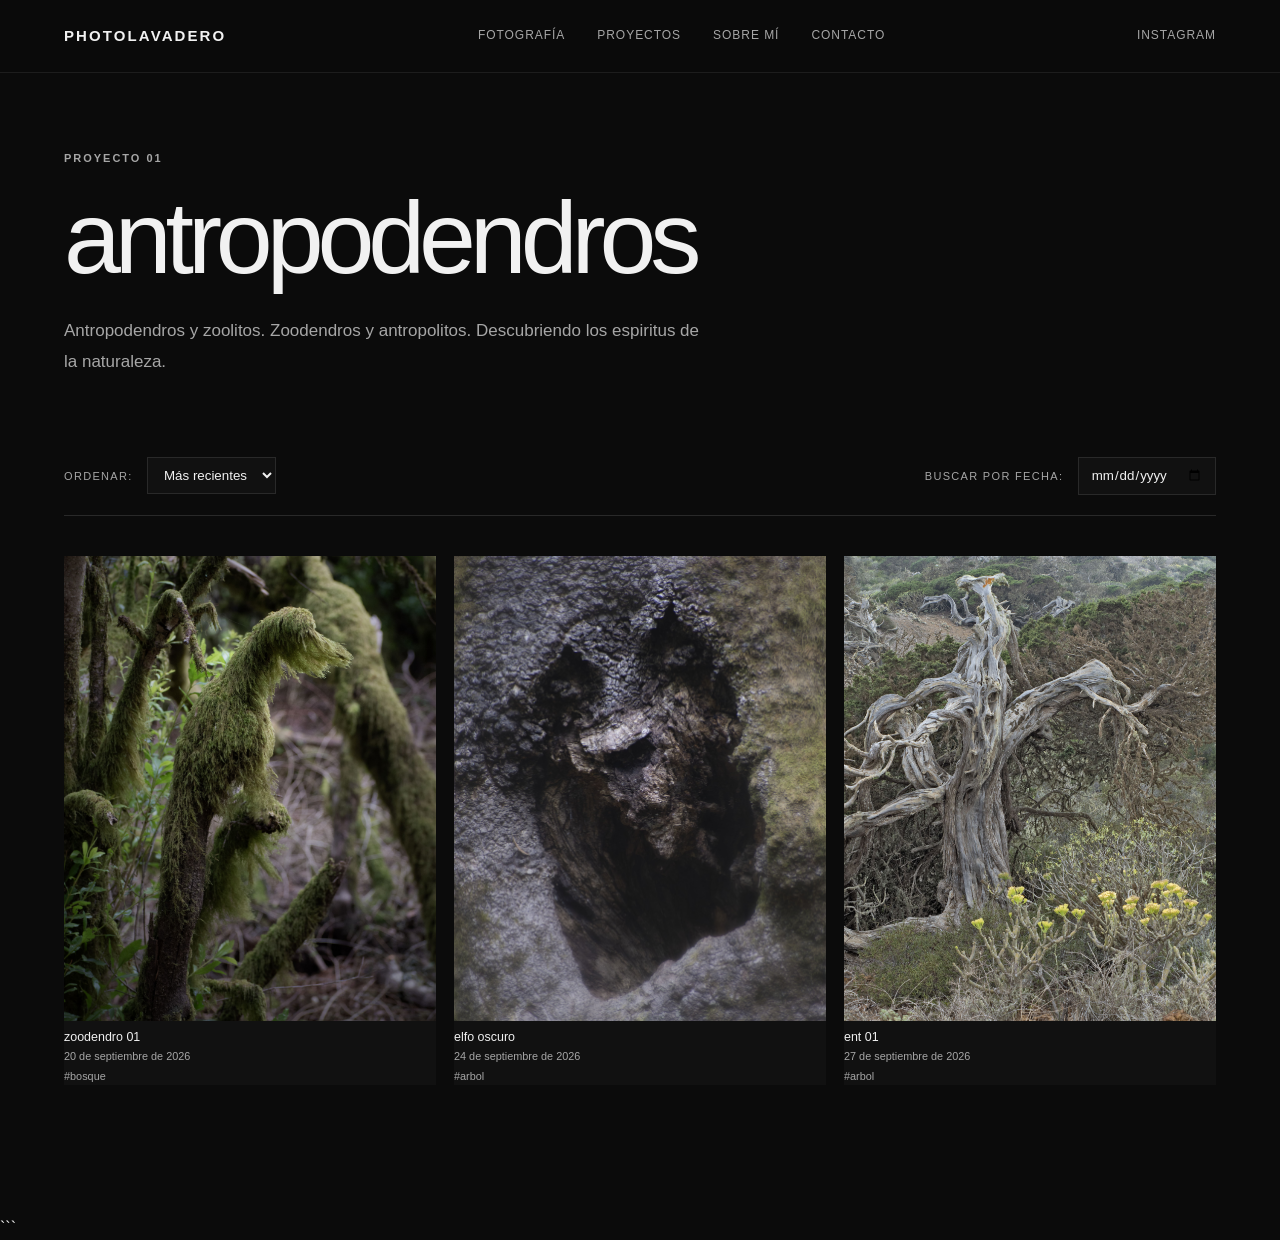
==== commit 19e77fc8: "Add files via upload" ====
--- a/proyectos/antropodendros.html
+++ b/proyectos/antropodendros.html
@@ -102,7 +102,8 @@
         </h1>
 
         <p class="project-description">
-          Antiselfie: La persona en estado puro.
+          Antropodendros y zoolitos. Zoodendros y antropolitos. 
+          Descubriendo los espiritus de la naturaleza.
         </p>
 
       </div>
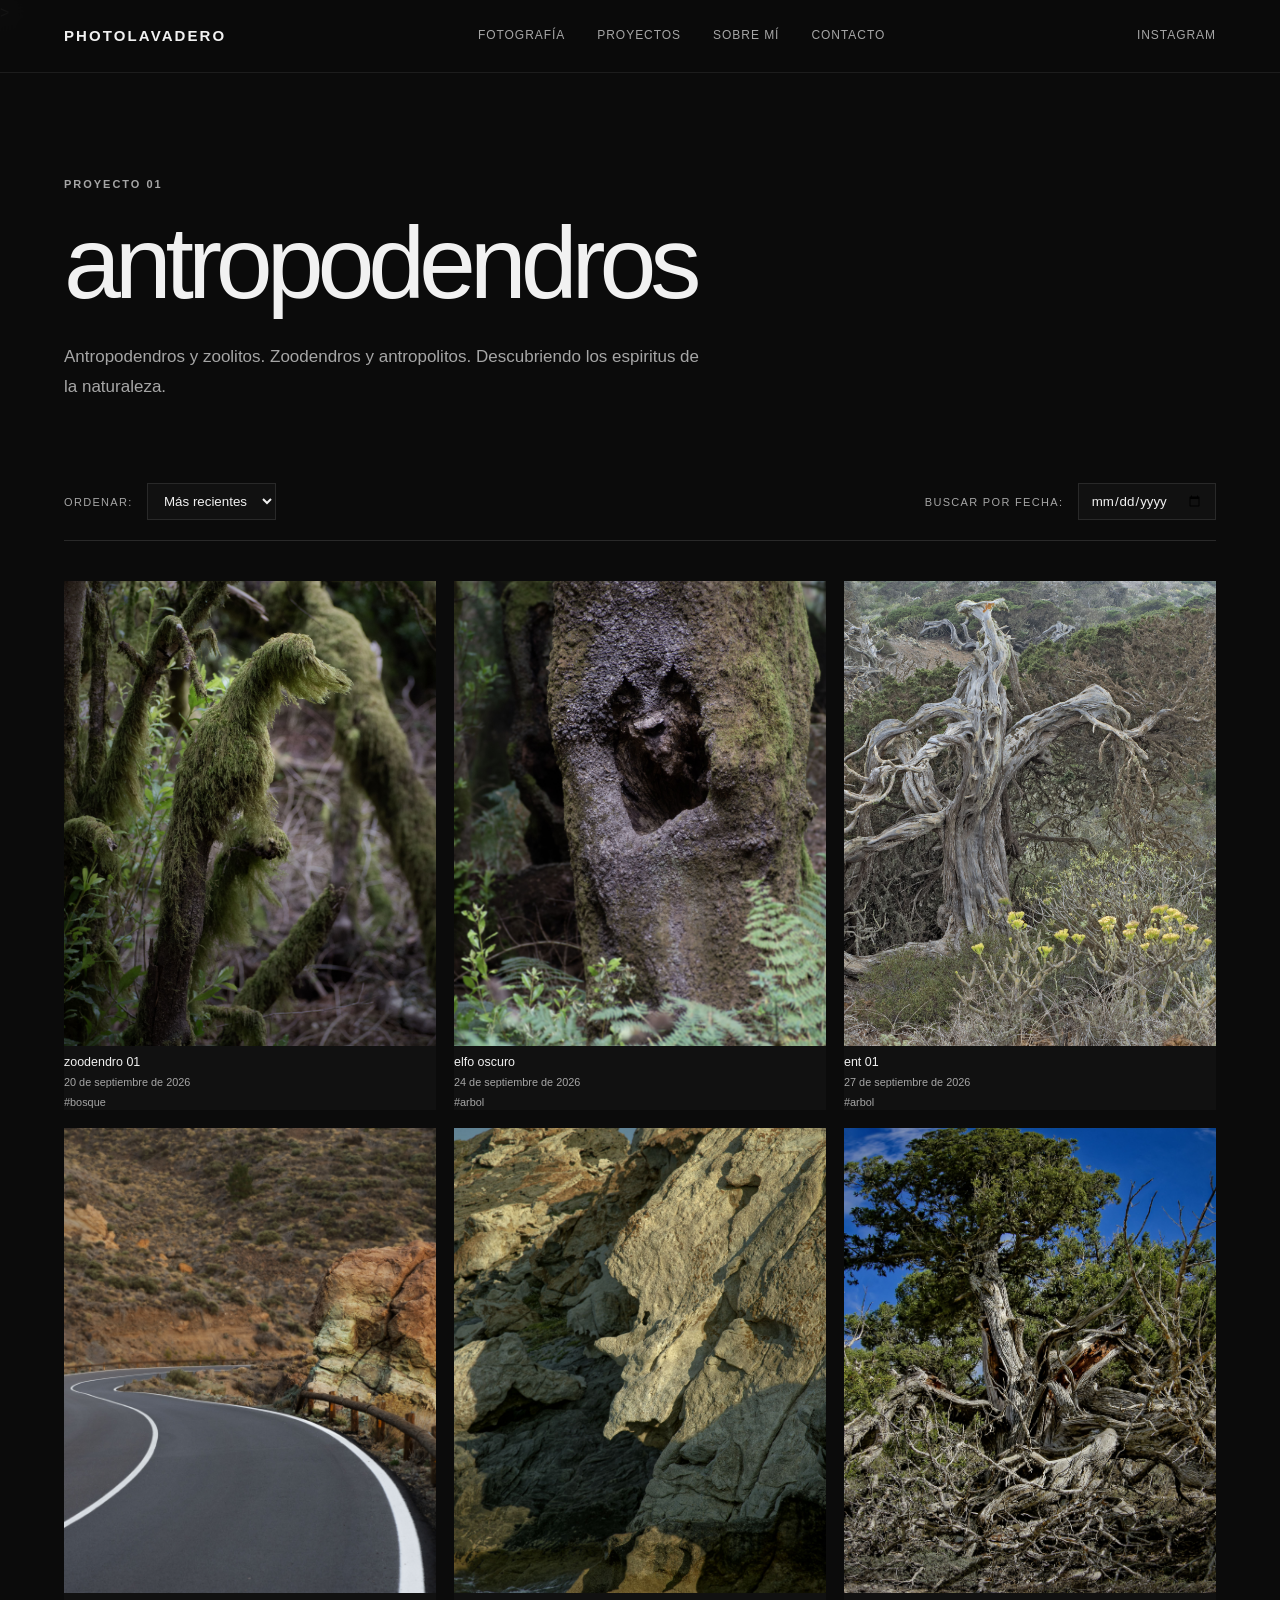
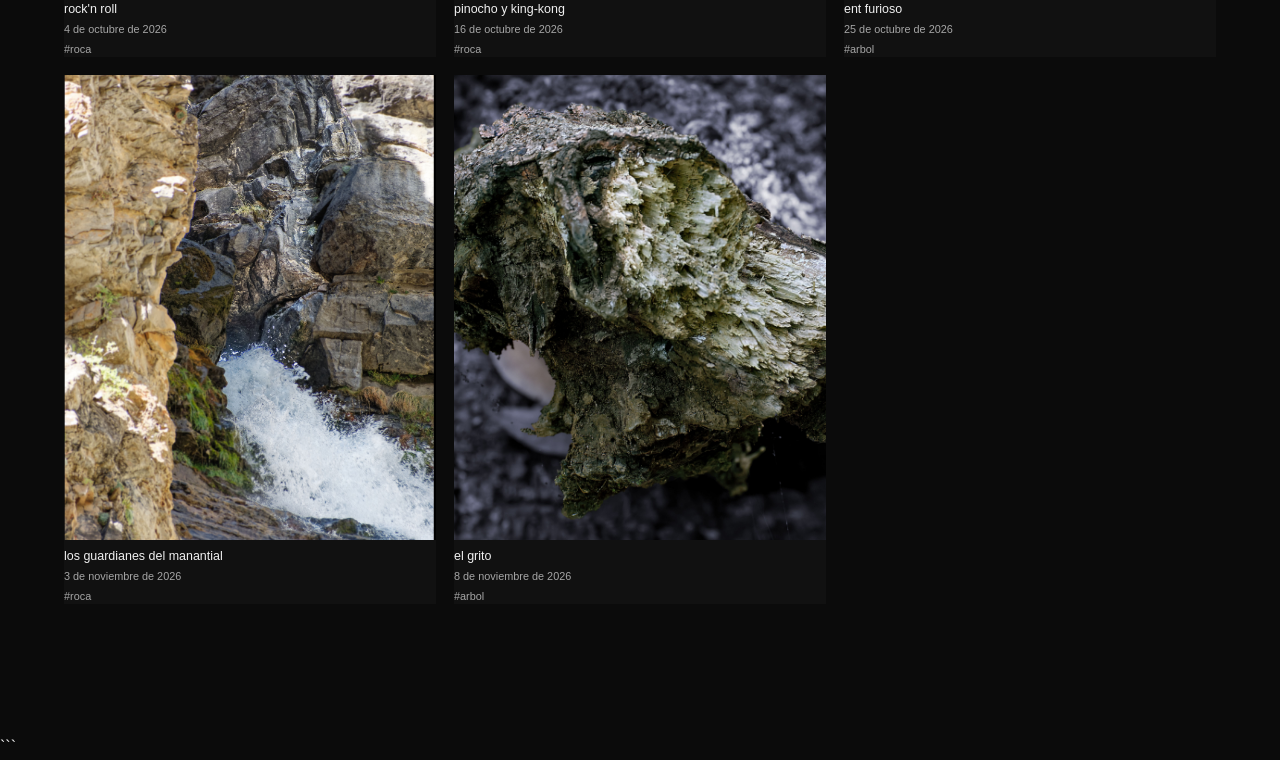
==== commit b7997b4d: "Revise HTML structure and metadata for SEO Updated project description and added canonical link." ====
--- a/proyectos/antropodendros.html
+++ b/proyectos/antropodendros.html
@@ -10,12 +10,13 @@
     content="width=device-width, initial-scale=1.0"
   >
 
-  <title>antropodendros — PHOTOLAVADERO</title>
+  <title>Antropodendros — PHOTOLAVADERO</title>
 
   <meta
     name="description"
-    content="Proyecto antropodendros — Portfolio fotográfico de PHOTOLAVADERO."
+    content="Proyecto Antropodendros por PHOTOLAVADERO: Antropodendros y zoolitos. Zoodendros y antropolitos. Descubriendo los espiritus de la naturaleza.">
   >
+ <link rel="canonical" href="https://github.io">
 
   <link
     rel="stylesheet"
@@ -499,29 +500,27 @@
 
           figure.innerHTML = `
 
-            <img
-              src="${IMAGE_FOLDER}${photo.archivo}"
-              alt="${photo.titulo}"
-              loading="lazy"
-            >
-
-            <div class="photo-info">
-
-              <div class="photo-title">
-                ${photo.titulo}
-              </div>
-
-              <div class="photo-date">
-                ${formatDate(photo.fecha_publicacion)}
-              </div>
-
-	  <div class="photo-tags">
-	      ${(photo.hashtags || [])
-	        .map(tag => `#${tag}`)
-	        .join(" ")}
-	    </div>
-
-            </div>
+              <img
+    src="${IMAGE_FOLDER}${photo.archivo}"
+    alt="${photo.alt || `${photo.titulo} — Fotografía de antropodendros por PHOTOLAVADERO`}"
+    ${index > 1 ? 'loading="lazy"' : ''}
+  >
+
+  <figcaption class="photo-info">
+    <div class="photo-title">
+      ${photo.titulo}
+    </div>
+
+    <div class="photo-date">
+      ${formatDate(photo.fecha_publicacion)}
+    </div>
+
+    <div class="photo-tags">
+      ${(photo.hashtags || [])
+        .map(tag => `#${tag}`)
+        .join(" ")}
+    </div>
+  </figcaption>
 
           `;
 
@@ -739,7 +738,8 @@
 
 
       lightboxImage.alt =
-        photo.titulo;
+        photo.alt ||
+        `${photo.titulo} — Fotografía por PHOTOLAVADERO`;
 
 
       lightboxTitle.textContent =
--- a/style.css
+++ b/style.css
@@ -150,50 +150,77 @@
 }
 
 
-/* =========================================================
-   HERO
-========================================================= */
-
+
+/* =========================================================
+   PORTADA PRINCIPAL — FOTOGRAFÍA DE FONDO
+========================================================= */
 .hero {
+  position: relative;
   min-height: 100vh;
-
-  display: grid;
-  grid-template-columns: 1fr 1fr;
+  overflow: hidden;
+
+  display: flex;
   align-items: center;
-
-  padding: 150px var(--side) 80px;
-  gap: 70px;
-}
-
-.hero-content {
-  max-width: 650px;
-}
-
-.hero h1 {
-  margin-bottom: 35px;
-
-  font-size: clamp(60px, 8vw, 125px);
-  letter-spacing: -0.065em;
-}
-
-.hero-text {
-  max-width: 520px;
-
-  color: var(--text-soft);
-  font-size: 17px;
-  line-height: 1.8;
-}
-
-.hero-image {
-  height: 75vh;
-  min-height: 500px;
-}
-
-.hero-image img {
+  justify-content: center;
+
+  background: #000;
+}
+
+
+/* FOTO DE FONDO */
+
+.hero-background {
+  position: absolute;
+  inset: 0;
+
   width: 100%;
   height: 100%;
 
   object-fit: cover;
+  object-position: center;
+
+  z-index: 0;
+}
+
+
+/* CAPA SEMITRANSPARENTE */
+
+.hero-overlay {
+  position: absolute;
+  inset: 0;
+
+  background: rgba(0, 0, 0, 0.39);
+
+  z-index: 1;
+}
+
+
+/* TEXTO */
+
+.hero-content {
+  position: relative;
+  z-index: 2;
+
+  width: 100%;
+  padding: 2rem;
+
+  text-align: center;
+  color: #fff;
+}
+
+.hero-content h1 {
+  margin: 0;
+
+  font-size: clamp(2.5rem, 7vw, 6rem);
+  font-weight: 400;
+}
+
+.hero-content p {
+  margin-top: 1rem;
+
+  font-size: 1rem;
+  letter-spacing: .25em;
+  text-transform: uppercase;
 }
 
 
@@ -308,79 +335,150 @@
 }
 
 
-/* =========================================================
+//* =========================================================
    SOBRE MÍ
 ========================================================= */
 
 .about {
+  padding: 6rem 2rem 3rem;
+}
+
+.about-container {
+  max-width: 1100px;
+  margin: 0 auto;
+
   display: grid;
-  grid-template-columns: 1fr 1fr;
-  gap: 80px;
-  align-items: start;
-}
-
-.about > div:last-child {
-  padding-top: 70px;
-}
-
-.about p {
-  max-width: 600px;
-
-  color: var(--text-soft);
-
-  font-size: 18px;
-  line-height: 1.9;
-}
-
-.about p + p {
-  margin-top: 25px;
-}
-
-.about-portrait {
-  width: 100%;
-  max-width: 500px;
-
-  margin-top: 35px;
-
-  aspect-ratio: 3 / 4;
+  grid-template-columns: 1fr 320px;
+  gap: 5rem;
+
+  align-items: center;
+}
+
+
+/* ---------------------------------------------------------
+   TEXTO
+--------------------------------------------------------- */
+
+.about-text {
+  display: flex;
+  flex-direction: column;
+  align-items: flex-start;
+}
+
+.about-label {
+  margin-bottom: 1.5rem;
+
+  font-size: .75rem;
+  letter-spacing: .18em;
+  text-transform: uppercase;
+}
+
+.about-text h2 {
+  margin: 0 0 1.5rem;
+
+  font-size: 2.5rem;
+  font-weight: 400;
+}
+
+.about-text p {
+  max-width: 650px;
+
+  margin: 0;
+
+  font-size: 1rem;
+  line-height: 1.8;
+}
+
+
+/* ---------------------------------------------------------
+   RETRATO CIRCULAR
+--------------------------------------------------------- */
+
+.about-image {
+  display: flex;
+  justify-content: center;
+  align-items: center;
+}
+
+.sobre-mi-retrato {
+  width: 280px;
+  height: 280px;
+
   object-fit: cover;
-}
-
-
-/* =========================================================
-   CONTACTO
-========================================================= */
-
-.contact {
-  border-top: 1px solid var(--line);
-}
-
-.contact-content {
+  object-position: center;
+
+  border-radius: 50%;
+
+  display: block;
+}
+
+
+/* ---------------------------------------------------------
+   ENLACES INFERIORES
+--------------------------------------------------------- */
+
+.about-links {
+  max-width: 1100px;
+
+  margin: 4rem auto 0;
+  padding-top: 1.5rem;
+
   display: flex;
   justify-content: space-between;
-  align-items: flex-end;
-
-  gap: 40px;
-}
-
-.contact-content p {
-  color: var(--text-soft);
-}
-
-.contact-content a {
-  font-size: clamp(24px, 4vw, 50px);
-  letter-spacing: -0.035em;
-
-  border-bottom: 1px solid var(--text);
-
-  transition:
-    opacity 0.25s ease;
-}
-
-.contact-content a:hover {
-  opacity: 0.55;
-}
-
+  align-items: center;
+
+  border-top: 1px solid var(--border-color);
+}
+
+.about-links a {
+  text-decoration: none;
+  color: inherit;
+
+  font-size: .85rem;
+
+  transition: opacity .2s ease;
+}
+
+.about-links a:hover {
+  opacity: .6;
+}
+
+
+/* ---------------------------------------------------------
+   MÓVIL
+--------------------------------------------------------- */
+
+@media (max-width: 700px) {
+
+  .about {
+    padding: 4rem 1.5rem 2rem;
+  }
+
+  .about-container {
+    grid-template-columns: 1fr;
+    gap: 3rem;
+  }
+
+  .about-image {
+    order: -1;
+  }
+
+  .sobre-mi-retrato {
+    width: 220px;
+    height: 220px;
+  }
+
+  .about-text h2 {
+    font-size: 2rem;
+  }
+
+  .about-links {
+    flex-direction: column;
+    align-items: flex-start;
+    gap: 1rem;
+  }
+
+}
 
 /* =========================================================
    PIE
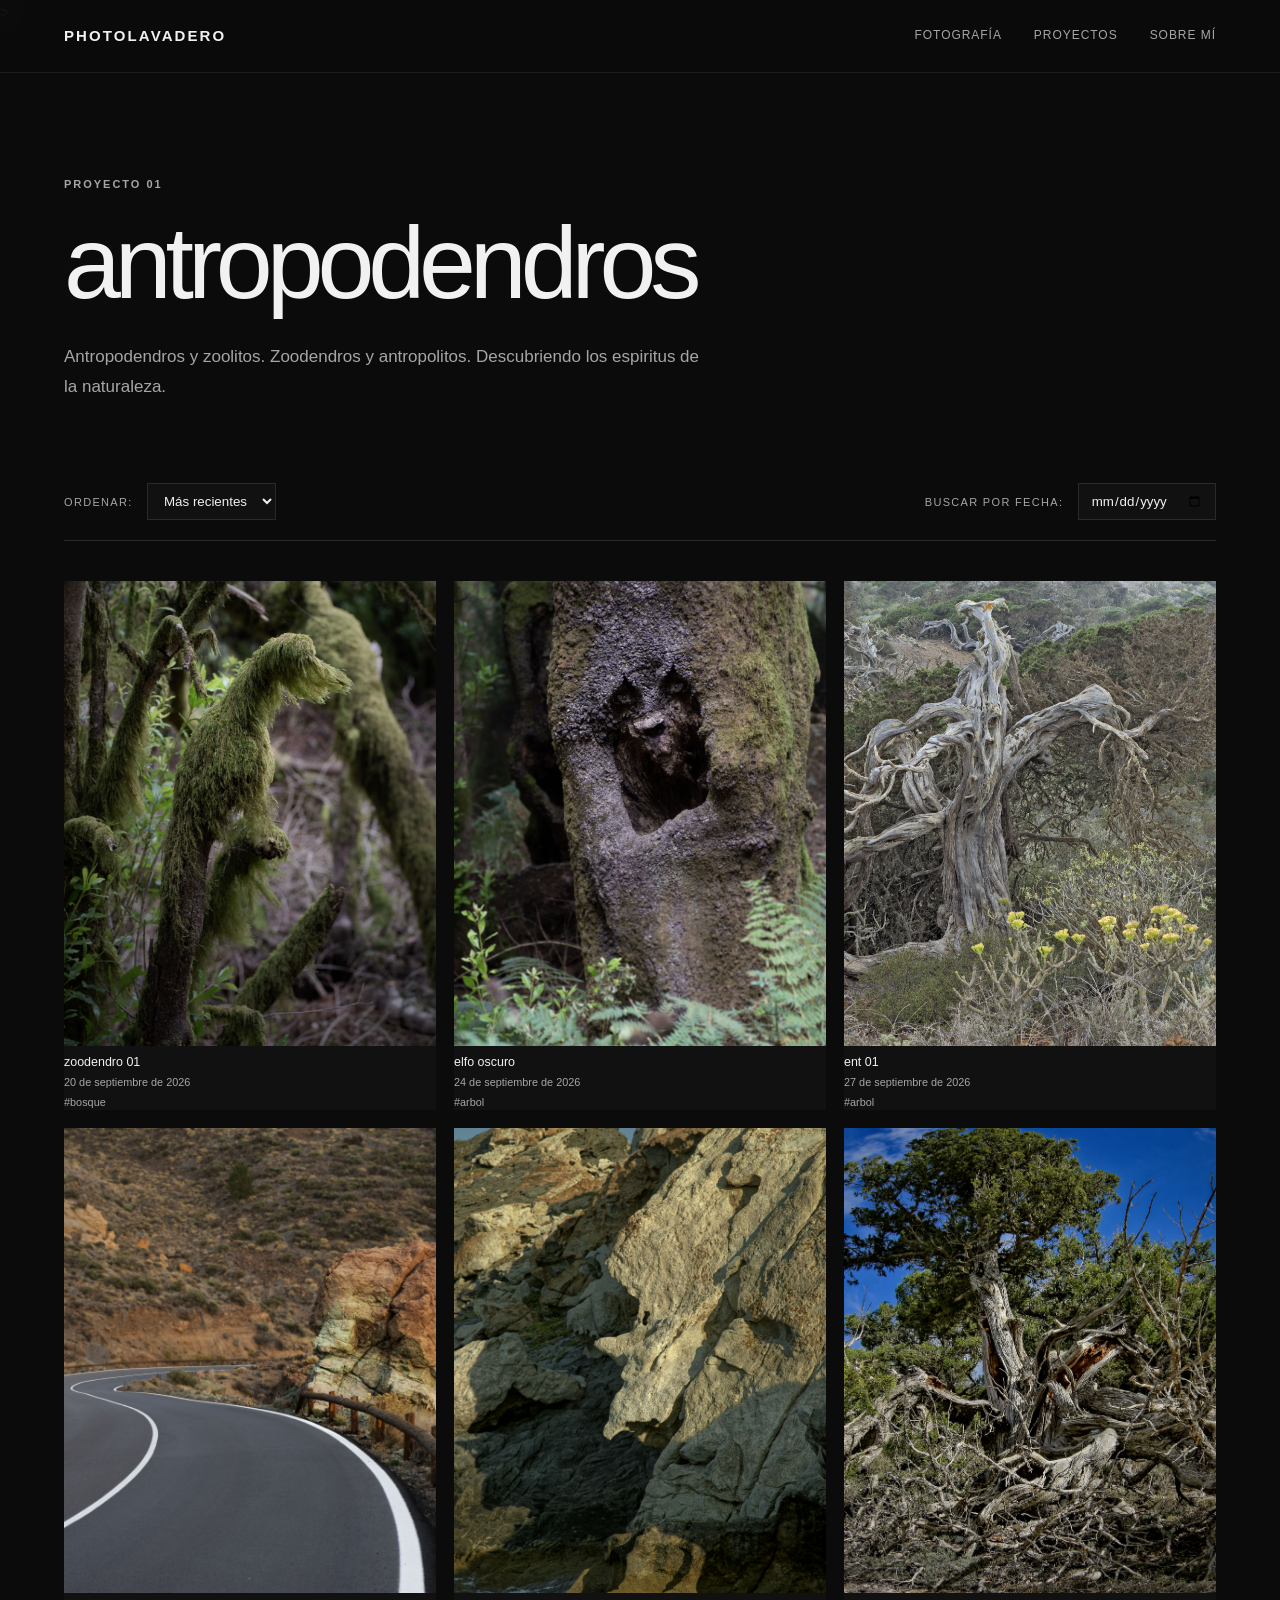
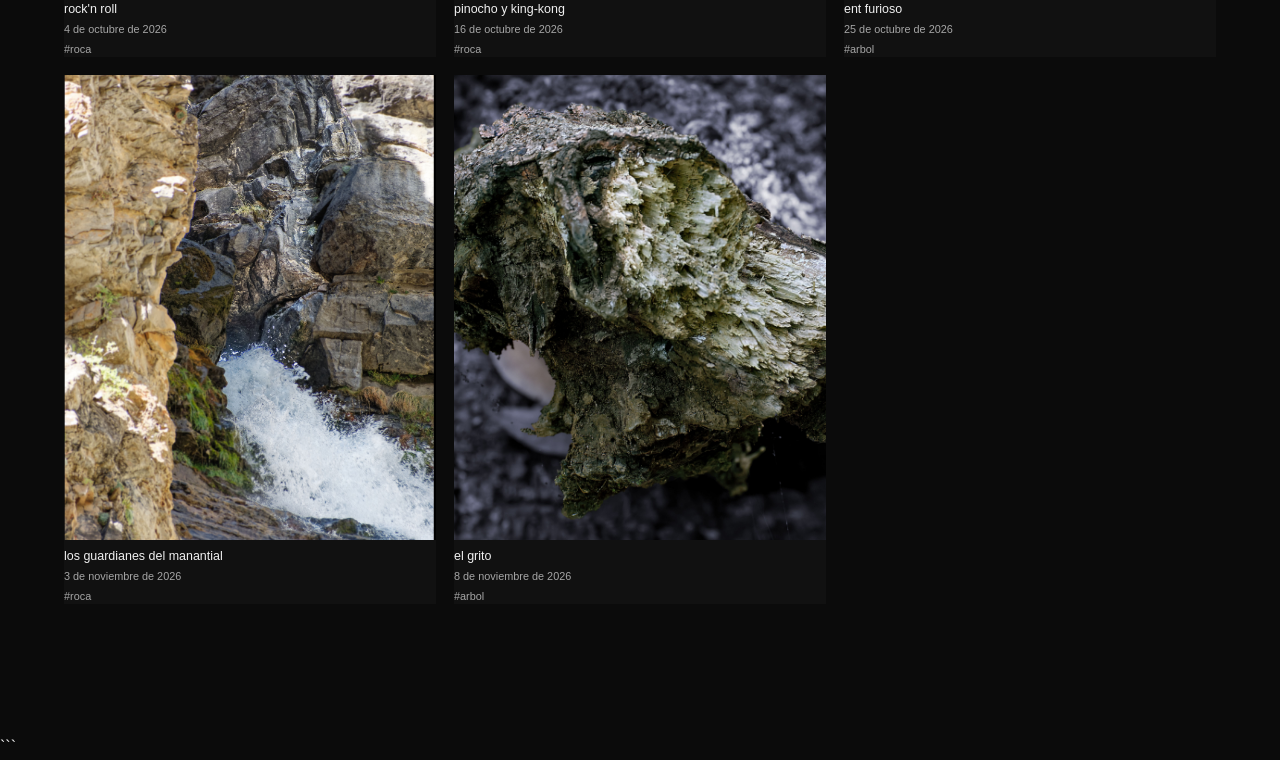
==== commit 3b07d218: "Update antropodendros.html" ====
--- a/proyectos/antropodendros.html
+++ b/proyectos/antropodendros.html
@@ -57,25 +57,10 @@
         Sobre mí
       </a>
 
-      <a href="../index.html#contacto">
-        Contacto
-      </a>
-
+     
     </nav>
 
 
-    <div class="social">
-
-      <a
-        href="https://www.instagram.com/TU_USUARIO/"
-        target="_blank"
-        rel="noopener"
-        aria-label="Instagram"
-      >
-        Instagram
-      </a>
-
-    </div>
 
   </header>
 
@@ -496,14 +481,16 @@
 
           const figure =
             document.createElement("figure");
+		  const altText =
+			photo.alt || `${photo.titulo} — Fotografía por PHOTOLAVADERO`;
 
 
           figure.innerHTML = `
 
-              <img
+            <img
     src="${IMAGE_FOLDER}${photo.archivo}"
-    alt="${photo.alt || `${photo.titulo} — Fotografía de antropodendros por PHOTOLAVADERO`}"
-    ${index > 1 ? 'loading="lazy"' : ''}
+    alt="${altText}"
+	${index > 1 ? 'loading="lazy"' : ''}
   >
 
   <figcaption class="photo-info">
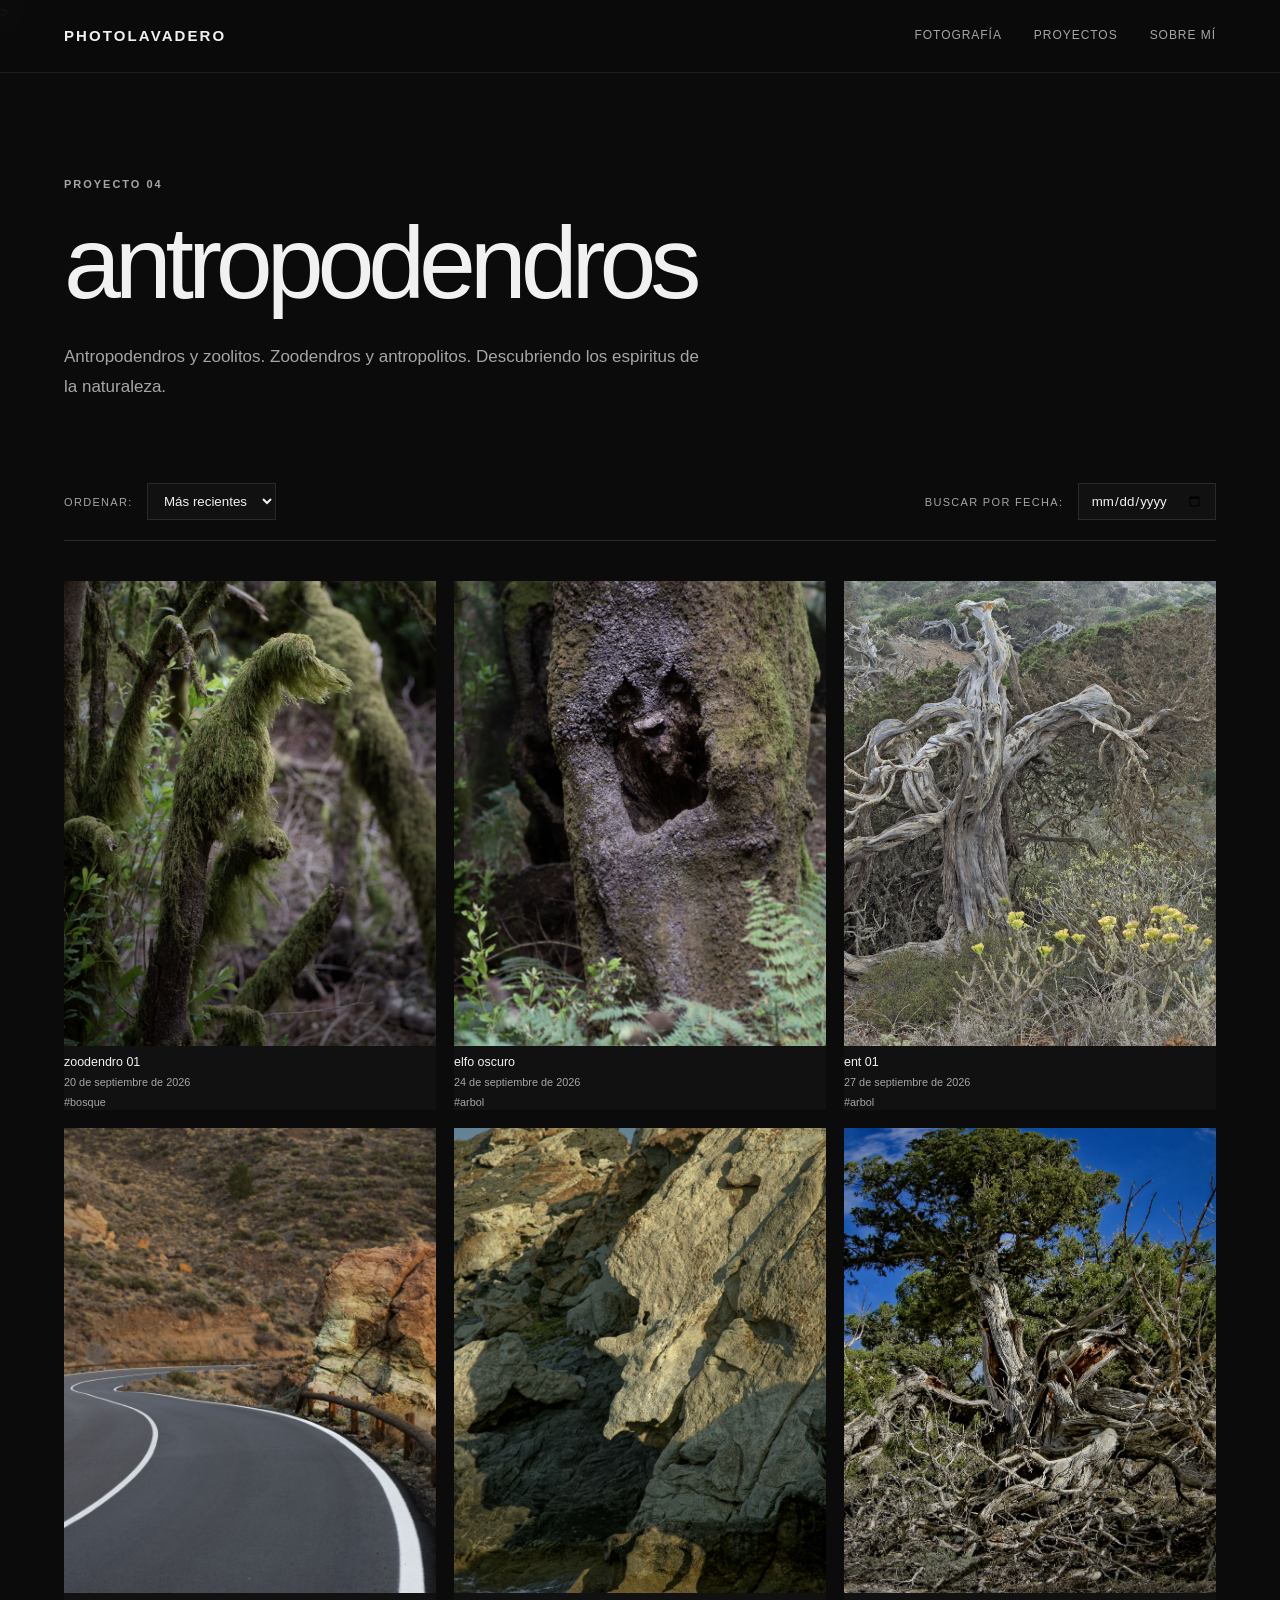
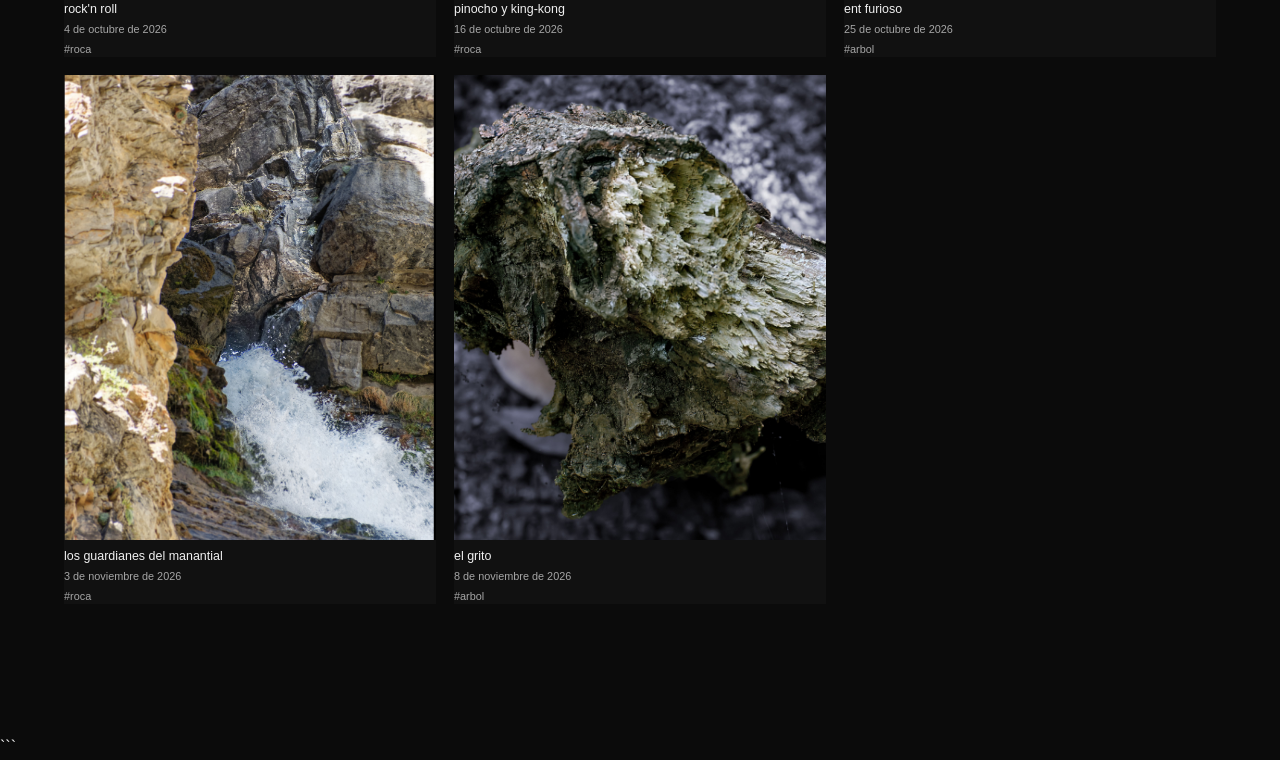
==== commit 4852eb63: "Modify project header and description in HTML Updated project header and description for Antropodend" ====
--- a/proyectos/antropodendros.html
+++ b/proyectos/antropodendros.html
@@ -80,7 +80,7 @@
       <div class="project-header">
 
         <p class="eyebrow">
-          PROYECTO 01
+          PROYECTO 04
         </p>
 
         <h1>
